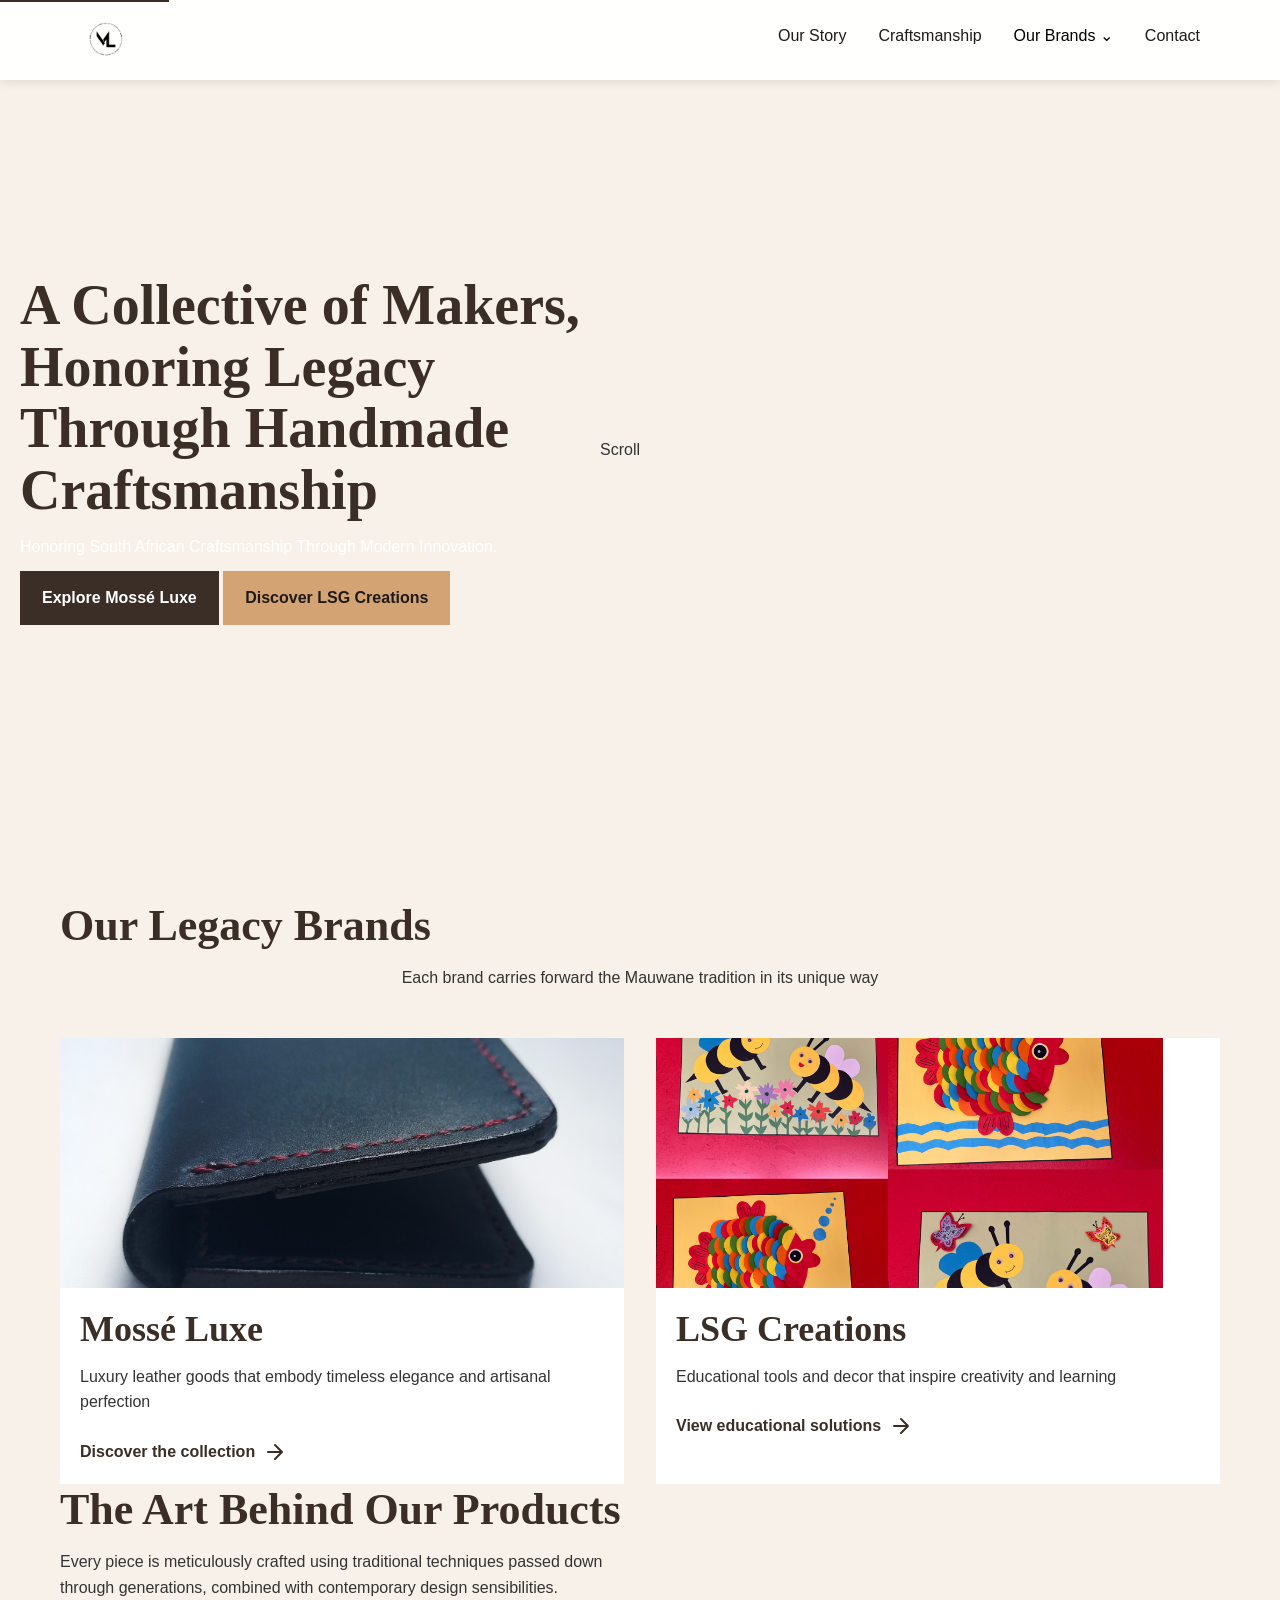
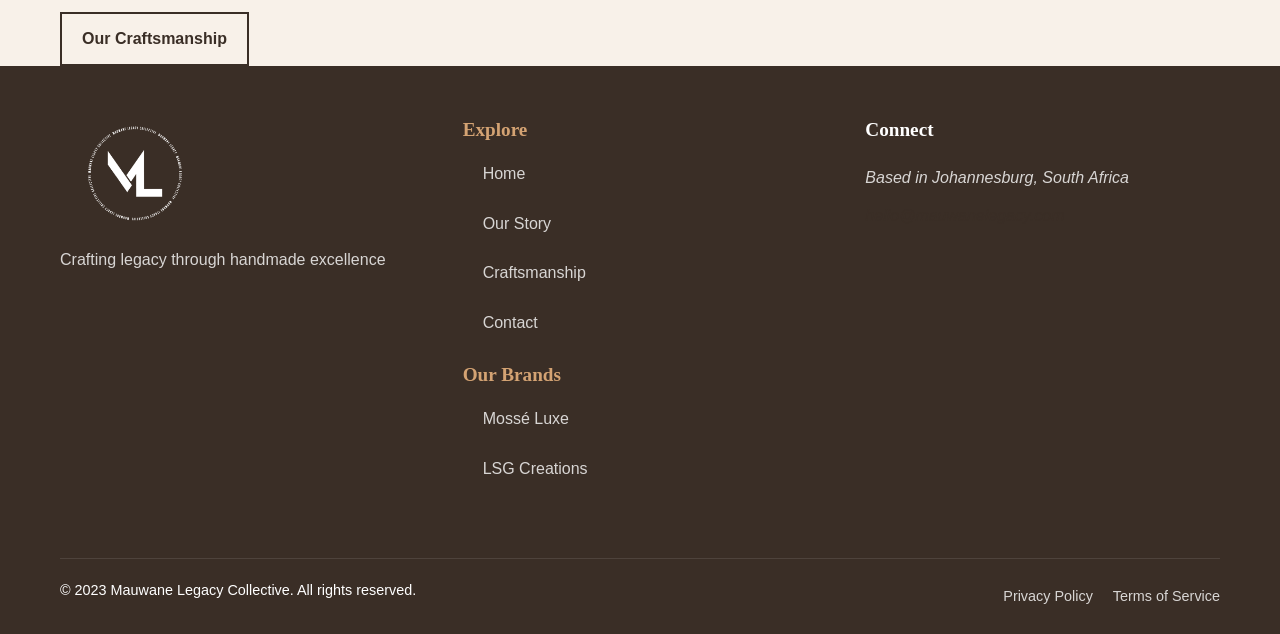
==== index.html @ 3b964753 "Initial commit" ====
<!DOCTYPE html>
<html lang="en-ZA" dir="ltr">
<head>
    <meta charset="UTF-8">
    <meta name="viewport" content="width=device-width, initial-scale=1.0">
    <meta name="description" content="Mauwane Legacy Collective - South African artisan craftsmanship in luxury leather goods and educational products">
    <title>MLC | Handcrafted South African Heritage</title>
    
     <!-- Core CSS -->
     <link rel="stylesheet" href="css/main.css">
     <link rel="stylesheet" href="css/components.css">
     <link rel="stylesheet" href="css/utilities.css">
     <link rel="stylesheet" href="css/animations.css">
     
     <!-- Page-specific CSS -->
     <link rel="stylesheet" href="css/mosse-luxe.css">

    <!-- Favicon -->
    <link rel="apple-touch-icon" sizes="180x180" href="assets/favicon/apple-touch-icon.png">
    <link rel="icon" type="image/png" sizes="32x32" href="assets/favicon/favicon-32x32.png">
    
    <!-- Social meta tags -->
    <meta property="og:title" content="Mauwane Legacy Collective">
    <meta property="og:image" content="assets/images/social-preview.jpg">
</head>
<body class="home-page">
    <!-- Skip to content link for accessibility -->
    <a href="#main-content" class="skip-link">Skip to main content</a>
    
    <!-- Global Navigation -->
    <header class="main-header">
        <div class="container">
          <nav class="navbar">
            <!-- Logo -->
            <a href="index.html" class="logo-link">
              <img src="assets/images/MLC-LOGO.png" alt="Mauwane Legacy Collective" width="120" height="40" class="logo">
            </a>
      
            <!-- Desktop Menu -->
            <ul class="nav-menu">
              <li><a href="about.html" class="nav-link">Our Story</a></li>
              <li><a href="craftsmanship.html" class="nav-link">Craftsmanship</a></li>
              <li class="dropdown">
                <button class="dropdown-toggle" aria-expanded="false">
                  Our Brands <span class="dropdown-arrow">⌄</span>
                </button>
                <ul class="dropdown-menu">
                  <li><a href="brands/mosse-luxe.html" class="dropdown-link">Mossé Luxe</a></li>
                  <li><a href="brands/lsg-creations.html" class="dropdown-link">LSG Creations</a></li>
                </ul>
              </li>
              <li><a href="contact.html" class="nav-link cta-link">Contact</a></li>
            </ul>
      
            <!-- Mobile Toggle -->
            <button class="mobile-nav-toggle" aria-label="Menu" aria-expanded="false">
              <span class="hamburger"></span>
            </button>
          </nav>
        </div>
      </header>
    
    <!-- Hero Section -->
    <section class="hero-section" aria-labelledby="hero-heading">
        <div class="hero-content">
            <div class="container">
                <div class="hero-text">
                    <h1 id="hero-heading">A Collective of Makers, <span class="highlight">Honoring Legacy Through Handmade Craftsmanship</span></h1>
                    <p class="hero-subtitle">Honoring South African Craftsmanship Through Modern Innovation.</p>
                    <div class="hero-cta">
                        <a href="brands/mosse-luxe.html" class="btn btn-primary">Explore Mossé Luxe</a>
                        <a href="brands/lsg-creations.html" class="btn btn-secondary">Discover LSG Creations</a>
                    </div>
                </div>
            </div>
        </div>
        <div class="hero-media">
            <video autoplay muted loop playsinline class="hero-video">
                <source src="assets/videos/hero-background.mp4" type="video/mp4">
                <img src="assets/images/MLC-LOGO.png" alt="Artisan crafting leather goods" class="fallback-image">
            </video>
        </div>
        <div class="scroll-indicator">
            <span class="scroll-text">Scroll</span>
            <span class="scroll-arrow"></span>
        </div>
    </section>
    
    <!-- Main Content -->
    <main id="main-content">
        <!-- Featured Brands Section -->
        <section class="featured-brands" aria-labelledby="brands-heading">
            <div class="container">
                <h2 id="brands-heading" class="section-heading">Our Legacy Brands</h2>
                <p class="section-subtitle">Each brand carries forward the Mauwane tradition in its unique way</p>
                
                <div class="brands-grid">
                    <article class="brand-card">
                        <div class="brand-image">
                            <img src="assets/images/mosse-luxe-product.jpeg" alt="Mossé Luxe leather wallet" loading="lazy">
                        </div>
                        <div class="brand-content">
                            <h3>Mossé Luxe</h3>
                            <p>Luxury leather goods that embody timeless elegance and artisanal perfection</p>
                            <a href="brands/mosse-luxe.html" class="brand-link">
                                <span>Discover the collection</span>
                                <svg width="24" height="24" viewBox="0 0 24 24" fill="none" aria-hidden="true">
                                    <path d="M5 12H19M19 12L12 5M19 12L12 19" stroke="currentColor" stroke-width="2" stroke-linecap="round" stroke-linejoin="round"/>
                                </svg>
                            </a>
                        </div>
                    </article>
                    
                    <article class="brand-card">
                        <div class="brand-image">
                            <img src="assets/images/lsg-creations-product.png" alt="LSG Creations classroom decor" loading="lazy">
                        </div>
                        <div class="brand-content">
                            <h3>LSG Creations</h3>
                            <p>Educational tools and decor that inspire creativity and learning</p>
                            <a href="brands/lsg-creations.html" class="brand-link">
                                <span>View educational solutions</span>
                                <svg width="24" height="24" viewBox="0 0 24 24" fill="none" aria-hidden="true">
                                    <path d="M5 12H19M19 12L12 5M19 12L12 19" stroke="currentColor" stroke-width="2" stroke-linecap="round" stroke-linejoin="round"/>
                                </svg>
                            </a>
                        </div>
                    </article>
                </div>
            </div>
        </section>
        
        <!-- Craftsmanship Preview -->
        <section class="craftsmanship-preview" aria-labelledby="craftsmanship-heading">
            <div class="container">
                <div class="preview-content">
                    <h2 id="craftsmanship-heading">The Art Behind Our Products</h2>
                    <p>Every piece is meticulously crafted using traditional techniques passed down through generations, combined with contemporary design sensibilities.</p>
                    <a href="craftsmanship.html" class="btn btn-outline">Our Craftsmanship</a>
                </div>
                <div class="preview-gallery">
                    <!-- Gallery items would go here -->
                </div>
            </div>
        </section>
    </main>
    
    <!-- Global Footer -->
    <footer class="main-footer">
        <div class="container">
            <div class="footer-grid">
                <div class="footer-brand">
                    <img src="assets/images/MLC-LOGO2.png" alt="Mauwane Legacy Collective" width="150" height="50" class="footer-logo">
                    <p class="footer-tagline">Crafting legacy through handmade excellence</p>
                </div>
                
                <nav class="footer-navigation" aria-label="Footer navigation">
                    <div class="footer-nav-group">
                        <h3 class="footer-nav-heading">Explore</h3>
                        <ul>
                            <li><a href="index.html">Home</a></li>
                            <li><a href="about.html">Our Story</a></li>
                            <li><a href="craftsmanship.html">Craftsmanship</a></li>
                            <li><a href="contact.html">Contact</a></li>
                        </ul>
                    </div>
                    
                    <div class="footer-nav-group">
                        <h3 class="footer-nav-heading">Our Brands</h3>
                        <ul>
                            <li><a href="brands/mosse-luxe.html">Mossé Luxe</a></li>
                            <li><a href="brands/lsg-creations.html">LSG Creations</a></li>
                        </ul>
                    </div>
                </nav>
                
                <div class="footer-contact">
                    <h3 class="footer-nav-heading">Connect</h3>
                    <address>
                        <p>Based in Johannesburg, South Africa</p>
                        <a href="mailto:hello@mauwanelegacy.com">hello@mauwanelegacy.com</a>
                    </address>
                    <div class="social-links">
                        <a href="#" aria-label="Instagram">
                            <svg class="social-icon"><use xlink:href="assets/svg/social-icons.svg#instagram"></use></svg>
                        </a>
                        <a href="#" aria-label="Facebook">
                            <svg class="social-icon"><use xlink:href="assets/svg/social-icons.svg#facebook"></use></svg>
                        </a>
                        <a href="#" aria-label="Pinterest">
                            <svg class="social-icon"><use xlink:href="assets/svg/social-icons.svg#pinterest"></use></svg>
                        </a>
                    </div>
                </div>
            </div>
            
            <div class="footer-legal">
                <p>&copy; 2023 Mauwane Legacy Collective. All rights reserved.</p>
                <div class="legal-links">
                    <a href="privacy.html">Privacy Policy</a>
                    <a href="terms.html">Terms of Service</a>
                </div>
            </div>
        </div>
    </footer>
    
    <!-- JavaScript -->
    <script src="js/main.js" defer></script>
    <script src="js/animations.js" defer></script>
</body>
</html>
---- css/main.css ----
/* ============================================ */
/* MAIN STYLESHEET - MAUWANE LEGACY COLLECTIVE  */
/* ============================================ */

/* ================ */
/* CORE VARIABLES   */
/* ================ */
:root {
    /* Color Palette */
    --color-primary: #3a2e26;       /* Rich brown (main brand color) */
    --color-primary-light: #5a4a3d;  /* Lighter brown */
    --color-primary-dark: #2a221b;   /* Darker brown */
    --color-secondary: #d4a373;      /* Warm gold (accent) */
    --color-accent: #8b5a2b;         /* Darker gold */
    --color-light: #f8f1e9;          /* Cream background */
    --color-dark: #1e1a17;           /* Almost black */
    --color-text: #333;              /* Primary text */
    --color-text-light: #777;        /* Secondary text */
    --color-white: #fff;             /* Pure white */
    --color-black: #000;             /* Pure black */
    
    /* State Colors */
    --color-success: #4caf50;
    --color-warning: #ff9800;
    --color-error: #f44336;
    --color-info: #2196f3;
  
    /* Font Families */
    --font-display: 'Playfair Display', serif;    /* Headings */
    --font-body: 'Raleway', sans-serif;          /* Body text */
    --font-accent: 'Montserrat', sans-serif;     /* Special accents */
  
    /* Font Weights */
    --fw-light: 300;
    --fw-regular: 400;
    --fw-medium: 500;
    --fw-semibold: 600;
    --fw-bold: 700;
  
    /* Spacing System */
    --space-unit: 1rem;
    --space-xxs: calc(0.25 * var(--space-unit));  /* 4px */
    --space-xs: calc(0.5 * var(--space-unit));    /* 8px */
    --space-sm: calc(0.75 * var(--space-unit));   /* 12px */
    --space-md: calc(1.25 * var(--space-unit));   /* 20px */
    --space-lg: calc(2 * var(--space-unit));      /* 32px */
    --space-xl: calc(3.25 * var(--space-unit));   /* 52px */
    --space-xxl: calc(5.25 * var(--space-unit));  /* 84px */
  
    /* Border Radius */
    --radius-sm: 4px;
    --radius-md: 8px;
    --radius-lg: 16px;
    --radius-pill: 999px;
    --radius-circle: 50%;
  
    /* Shadows */
    --shadow-sm: 0 1px 3px rgba(0,0,0,0.12);
    --shadow-md: 0 4px 6px rgba(0,0,0,0.1);
    --shadow-lg: 0 10px 25px rgba(0,0,0,0.1);
    --shadow-xl: 0 20px 50px rgba(0,0,0,0.15);
    --shadow-inset: inset 0 2px 4px rgba(0,0,0,0.05);
  
    /* Transitions */
    --transition-fast: 0.15s ease;
    --transition-normal: 0.3s ease;
    --transition-slow: 0.45s ease;
    --transition-bounce: 0.3s cubic-bezier(0.68, -0.55, 0.265, 1.55);
  
    /* Z-index */
    --z-under: -1;
    --z-base: 1;
    --z-over: 10;
    --z-nav: 100;
    --z-modal: 1000;
    --z-max: 9999;
  }
  
  /* ================ */
  /* BASE RESET       */
  /* ================ */
  *,
  *::before,
  *::after {
    box-sizing: border-box;
    margin: 0;
    padding: 0;
  }
  
  html {
    scroll-behavior: smooth;
    -webkit-text-size-adjust: 100%;
    -webkit-font-smoothing: antialiased;
    -moz-osx-font-smoothing: grayscale;
  }
  
  body {
    font-family: var(--font-body);
    line-height: 1.6;
    color: var(--color-text);
    background-color: var(--color-light);
    overflow-x: hidden;
  }
  
  /* Typography */
  h1, h2, h3, h4, h5, h6 {
    font-family: var(--font-display);
    line-height: 1.2;
    margin-bottom: var(--space-sm);
    font-weight: var(--fw-bold);
    color: var(--color-primary);
  }
  
  h1 {
    font-size: clamp(2.5rem, 5vw, 3.5rem);
    line-height: 1.1;
  }
  
  h2 {
    font-size: clamp(2rem, 4vw, 2.75rem);
  }
  
  h3 {
    font-size: clamp(1.75rem, 3.5vw, 2.25rem);
  }
  
  h4 {
    font-size: clamp(1.5rem, 3vw, 1.8rem);
  }
  
  p {
    margin-bottom: var(--space-sm);
    max-width: 65ch;
  }
  
  a {
    color: var(--color-primary);
    text-decoration: none;
    transition: color var(--transition-fast);
  }
  
  a:hover {
    color: var(--color-accent);
  }
  
  img {
    max-width: 100%;
    height: auto;
    display: block;
  }
  
  /* Lists */
  ul, ol {
    padding-left: var(--space-md);
    margin-bottom: var(--space-md);
  }
  
  li {
    margin-bottom: var(--space-xs);
  }
  
  /* Forms */
  input,
  textarea,
  select,
  button {
    font-family: inherit;
    font-size: inherit;
  }
  
  button {
    cursor: pointer;
    background: none;
    border: none;
  }
  
  /* Accessibility */
  .sr-only {
    position: absolute;
    width: 1px;
    height: 1px;
    padding: 0;
    margin: -1px;
    overflow: hidden;
    clip: rect(0, 0, 0, 0);
    white-space: nowrap;
    border: 0;
  }
  
  .skip-link {
    position: absolute;
    top: -40px;
    left: 0;
    background: var(--color-primary);
    color: var(--color-white);
    padding: var(--space-xs) var(--space-sm);
    z-index: var(--z-max);
    transition: top var(--transition-normal);
  }
  
  .skip-link:focus {
    top: 0;
  }
  
  /* Layout */
  .container {
    width: 100%;
    max-width: 1200px;
    margin: 0 auto;
    padding: 0 var(--space-md);
  }
  
  .section {
    padding: var(--space-xl) 0;
  }
  
  .section--large {
    padding: var(--space-xxl) 0;
  }
  
  .section--small {
    padding: var(--space-lg) 0;
  }
  
  /* Navigation */
  /* ==================== */
/* HEADER (Consistent Across All Pages) */
/* ==================== */
.main-header {
  position: fixed;
  top: 0;
  left: 0;
  right: 0;
  background: var(--color-white);
  box-shadow: var(--shadow-sm);
  z-index: var(--z-nav);
}

.navbar {
  display: flex;
  justify-content: space-between;
  align-items: center;
  height: 80px;
  padding: 0 var(--space-md);
}

.nav-menu {
  display: flex;
  gap: var(--space-lg);
  list-style: none;
  margin: 0;
  padding: 0;
}

.nav-link {
  position: relative;
  color: var(--color-dark);
  font-weight: var(--fw-medium);
  padding: var(--space-sm) 0;
  transition: color var(--transition-fast);
}

.nav-link::after {
  content: '';
  position: absolute;
  bottom: 0;
  left: 0;
  width: 0;
  height: 2px;
  background: var(--color-primary);
  transition: width var(--transition-normal);
}

.nav-link:hover::after,
.nav-link.active::after {
  width: 100%;
}

.cta-link {
  color: var(--color-primary);
  font-weight: var(--fw-bold);
}

/* Dropdown */
.dropdown {
  position: relative;
}

.dropdown-menu {
  position: absolute;
  top: 100%;
  left: 50%;
  transform: translateX(-50%);
  min-width: 200px;
  background: var(--color-white);
  border-radius: var(--radius-sm);
  box-shadow: var(--shadow-lg);
  padding: var(--space-sm) 0;
  opacity: 0;
  visibility: hidden;
  transition: all var(--transition-fast);
  z-index: var(--z-over);
}

.dropdown:hover .dropdown-menu {
  opacity: 1;
  visibility: visible;
}

.dropdown-link {
  display: block;
  padding: var(--space-xs) var(--space-md);
  color: var(--color-dark);
  transition: background var(--transition-fast);
}

.dropdown-link:hover {
  background: var(--color-light);
}

/* Mobile Menu */
.mobile-nav-toggle {
  display: none;
  background: none;
  border: none;
  cursor: pointer;
}

.hamburger {
  display: block;
  width: 24px;
  height: 2px;
  background: var(--color-dark);
  position: relative;
}

.hamburger::before,
.hamburger::after {
  content: '';
  position: absolute;
  width: 100%;
  height: 2px;
  background: var(--color-dark);
  left: 0;
  transition: all var(--transition-normal);
}

.hamburger::before {
  top: -6px;
}

.hamburger::after {
  bottom: -6px;
}

/* Mobile Styles */
@media (max-width: 768px) {
  .nav-menu {
    position: fixed;
    top: 80px;
    left: 0;
    right: 0;
    bottom: 0;
    flex-direction: column;
    gap: 0;
    background: var(--color-white);
    padding: var(--space-xl) var(--space-md);
    transform: translateX(100%);
    transition: transform var(--transition-normal);
  }

  .nav-menu[data-visible="true"] {
    transform: translateX(0);
  }

  .nav-link {
    padding: var(--space-md) 0;
    width: 100%;
  }

  .dropdown-menu {
    position: static;
    box-shadow: none;
    transform: none;
    width: 100%;
    opacity: 1;
    visibility: visible;
    max-height: 0;
    overflow: hidden;
    transition: max-height var(--transition-normal);
    padding: 0;
  }

  .dropdown-menu[aria-hidden="false"] {
    max-height: 300px;
    padding: var(--space-sm) 0;
  }

  .mobile-nav-toggle {
    display: block;
  }

  .mobile-nav-toggle[aria-expanded="true"] .hamburger {
    background: transparent;
  }

  .mobile-nav-toggle[aria-expanded="true"] .hamburger::before {
    transform: rotate(45deg);
    top: 0;
  }

  .mobile-nav-toggle[aria-expanded="true"] .hamburger::after {
    transform: rotate(-45deg);
    bottom: 0;
  }
}
  
  /* Hero Sections */
  .hero {
    position: relative;
    height: 100vh;
    min-height: 600px;
    display: flex;
    align-items: center;
    overflow: hidden;
  }
  
  .hero__content {
    position: relative;
    z-index: var(--z-base);
    max-width: 600px;
  }
  
  .hero__media {
    position: absolute;
    top: 0;
    left: 0;
    width: 100%;
    height: 100%;
    z-index: var(--z-under);
  }
  
  .hero__video,
  .hero__image {
    width: 100%;
    height: 100%;
    object-fit: cover;
  }
  
  /* Page Hero (interior pages) */
  .page-hero {
    height: 60vh;
    min-height: 400px;
    margin-top: 80px; /* Account for fixed header */
  }
  
  /* Grid System */
  .grid {
    display: grid;
    gap: var(--space-md);
  }
  
  .grid--2 {
    grid-template-columns: repeat(auto-fit, minmax(300px, 1fr));
  }
  
  .grid--3 {
    grid-template-columns: repeat(auto-fit, minmax(250px, 1fr));
  }
  
  .grid--4 {
    grid-template-columns: repeat(auto-fit, minmax(200px, 1fr));
  }
  
  /* Forms */
  .form-group {
    margin-bottom: var(--space-md);
  }
  
  .form-label {
    display: block;
    margin-bottom: var(--space-xs);
    font-weight: var(--fw-medium);
  }
  
  .form-control {
    width: 100%;
    padding: var(--space-sm);
    border: 1px solid #ddd;
    border-radius: var(--radius-sm);
    transition: all var(--transition-fast);
  }
  
  .form-control:focus {
    outline: none;
    border-color: var(--color-primary);
    box-shadow: 0 0 0 2px rgba(58, 46, 38, 0.2);
  }
  
  .form-textarea {
    min-height: 150px;
    resize: vertical;
  }
  
  .form-error {
    display: none;
    color: var(--color-error);
    font-size: 0.85rem;
    margin-top: var(--space-xs);
  }
  
  /* Alerts */
  .alert {
    padding: var(--space-sm) var(--space-md);
    border-radius: var(--radius-sm);
    margin-bottom: var(--space-md);
  }
  
  .alert--success {
    background-color: rgba(76, 175, 80, 0.1);
    border-left: 4px solid var(--color-success);
    color: var(--color-success);
  }
  
  .alert--error {
    background-color: rgba(244, 67, 54, 0.1);
    border-left: 4px solid var(--color-error);
    color: var(--color-error);
  }
  
  /* Accordion */
  .accordion-item {
    border-bottom: 1px solid #eee;
  }
  
  .accordion-header {
    width: 100%;
    background: none;
    border: none;
    text-align: left;
    padding: var(--space-md) 0;
    font-family: var(--font-display);
    font-size: 1.1rem;
    display: flex;
    justify-content: space-between;
    align-items: center;
    cursor: pointer;
  }
  
  .accordion-content {
    max-height: 0;
    overflow: hidden;
    transition: max-height var(--transition-normal);
  }
  
  .accordion-icon {
    display: inline-block;
    width: 12px;
    height: 12px;
    border-right: 2px solid currentColor;
    border-bottom: 2px solid currentColor;
    transform: rotate(45deg);
    transition: transform var(--transition-normal);
    margin-left: var(--space-sm);
  }
  
  .accordion-header[aria-expanded="true"] .accordion-icon {
    transform: rotate(-135deg);
  }
  
  /* Tabs */
  .tabs {
    display: flex;
    gap: var(--space-sm);
    margin-bottom: var(--space-md);
    overflow-x: auto;
    padding-bottom: var(--space-xs);
  }
  
  .tab {
    background: none;
    border: none;
    padding: var(--space-sm) var(--space-md);
    font-weight: var(--fw-semibold);
    color: var(--color-text-light);
    cursor: pointer;
    border-bottom: 3px solid transparent;
    white-space: nowrap;
    transition: all var(--transition-fast);
  }
  
  .tab.active {
    color: var(--color-primary);
    border-bottom-color: var(--color-primary);
  }
  
  .tab-content {
    display: none;
  }
  
  .tab-content.active {
    display: block;
  }
  
  /* Modal */
  .modal {
    position: fixed;
    top: 0;
    left: 0;
    width: 100%;
    height: 100%;
    background: rgba(0, 0, 0, 0.7);
    display: flex;
    align-items: center;
    justify-content: center;
    z-index: var(--z-modal);
    opacity: 0;
    visibility: hidden;
    transition: all var(--transition-normal);
  }
  
  .modal.active {
    opacity: 1;
    visibility: visible;
  }
  
  .modal-content {
    background: var(--color-white);
    border-radius: var(--radius-md);
    max-width: 600px;
    width: 90%;
    max-height: 90vh;
    overflow-y: auto;
    padding: var(--space-lg);
    position: relative;
    transform: translateY(20px);
    transition: transform var(--transition-normal);
  }
  
  .modal.active .modal-content {
    transform: translateY(0);
  }
  
  .modal-close {
    position: absolute;
    top: var(--space-md);
    right: var(--space-md);
    background: none;
    border: none;
    font-size: 1.5rem;
    cursor: pointer;
  }
  
  /* ================ */
  /* PAGE SPECIFIC    */
  /* ================ */
  
  /* Homepage */
  .home-hero {
    background: linear-gradient(rgba(0, 0, 0, 0.5), rgba(0, 0, 0, 0.5)), 
                url('../assets/images/home-hero.jpg') center/cover no-repeat;
    color: var(--color-white);
  }
  
  /* ================ */
  /* RESPONSIVE       */
  /* ================ */
  @media (max-width: 1024px) {
    /* Tablet styles */
    .grid--4 {
      grid-template-columns: repeat(2, 1fr);
    }
  }
  
  @media (max-width: 768px) {
    /* Mobile styles */
    .navbar {
      height: 70px;
    }
  
    .mobile-nav-toggle {
      display: block;
      z-index: var(--z-nav);
    }
  
    .nav-menu {
      position: fixed;
      inset: 0 0 0 30%;
      flex-direction: column;
      padding: min(20vh, var(--space-xl)) var(--space-md);
      background-color: rgba(255, 255, 255, 0.95);
      backdrop-filter: blur(10px);
      transform: translateX(100%);
      transition: transform var(--transition-normal);
      z-index: var(--z-over);
    }
  
    .nav-menu[data-visible="true"] {
      transform: translateX(0);
    }
  
    .step-content {
      grid-template-columns: 1fr;
    }
  
    .timeline-year {
      left: -60px;
      width: 40px;
      height: 40px;
      font-size: 0.9rem;
    }
  
    .grid--3,
    .grid--4 {
      grid-template-columns: 1fr;
    }
  }
  
  @media (max-width: 480px) {
    /* Small mobile styles */
    .hero {
      min-height: 500px;
    }
  
    .page-hero {
      min-height: 300px;
    }
  
    .btn-group {
      flex-direction: column;
      width: 100%;
    }
  
    .btn {
      width: 100%;
    }
  }
---- css/components.css ----
/* ================ */
/* COMPONENTS */
/* ================ */

/* Buttons */
.btn {
    display: inline-flex;
    align-items: center;
    justify-content: center;
    padding: var(--space-sm) var(--space-md);
    border-radius: var(--border-radius);
    font-weight: 600;
    text-decoration: none;
    transition: var(--transition);
    border: 2px solid transparent;
    cursor: pointer;
}

.btn-primary {
    background-color: var(--color-primary);
    color: white;
}

.btn-primary:hover {
    background-color: var(--color-primary-light);
    transform: translateY(-2px);
}

.btn-secondary {
    background-color: var(--color-secondary);
    color: var(--color-dark);
}

.btn-secondary:hover {
    background-color: var(--color-accent);
    color: white;
    transform: translateY(-2px);
}

.btn-outline {
    background-color: transparent;
    border-color: currentColor;
    color: var(--color-primary);
}

/* Navigation */
.main-header {
    position: fixed;
    top: 0;
    left: 0;
    width: 100%;
    z-index: 1000;
    background-color: rgba(255, 255, 255, 0.95);
    backdrop-filter: blur(10px);
    box-shadow: 0 2px 10px rgba(0, 0, 0, 0.1);
    transition: var(--transition);
}

.navbar {
    display: flex;
    justify-content: space-between;
    align-items: center;
    height: 80px;
}

.logo-link {
    display: flex;
    align-items: center;
}

.logo {
    height: 40px;
    width: auto;
}

.primary-navigation {
    display: flex;
    gap: var(--space-md);
    list-style: none;
}

.nav-link {
    position: relative;
    color: var(--color-dark);
    text-decoration: none;
    font-weight: 500;
    padding: var(--space-sm) 0;
    transition: var(--transition);
}

.nav-link::after {
    content: '';
    position: absolute;
    bottom: 0;
    left: 0;
    width: 0;
    height: 2px;
    background-color: var(--color-primary);
    transition: var(--transition);
}

.nav-link:hover::after,
.nav-link.active::after {
    width: 100%;
}

/* Mobile navigation */
.mobile-nav-toggle {
    display: none;
    background: none;
    border: none;
    cursor: pointer;
    padding: var(--space-sm);
    z-index: 1001;
}

.hamburger {
    display: block;
    position: relative;
    width: 24px;
    height: 2px;
    background-color: var(--color-dark);
    transition: var(--transition);
}

.hamburger::before,
.hamburger::after {
    content: '';
    position: absolute;
    width: 24px;
    height: 2px;
    background-color: var(--color-dark);
    transition: var(--transition);
}

.hamburger::before {
    top: -8px;
}

.hamburger::after {
    top: 8px;
}

/* Hero section */
.hero-section {
    position: relative;
    height: 100vh;
    min-height: 600px;
    display: flex;
    align-items: center;
    overflow: hidden;
}

.hero-content {
    position: relative;
    z-index: 2;
    color: white;
    max-width: 600px;
}

.hero-media {
    position: absolute;
    top: 0;
    left: 0;
    width: 100%;
    height: 100%;
    z-index: 1;
}

.hero-video,
.fallback-image {
    width: 100%;
    height: 100%;
    object-fit: cover;
}

/* Brand cards */
.brands-grid {
    display: grid;
    grid-template-columns: repeat(auto-fit, minmax(300px, 1fr));
    gap: var(--space-lg);
    margin-top: var(--space-lg);
}

.brand-card {
    background-color: white;
    border-radius: var(--border-radius);
    overflow: hidden;
    box-shadow: var(--box-shadow);
    transition: var(--transition);
}

.brand-card:hover {
    transform: translateY(-10px);
    box-shadow: 0 10px 20px rgba(0, 0, 0, 0.15);
}

.brand-image {
    height: 250px;
    overflow: hidden;
}

.brand-image img {
    width: 100%;
    height: 100%;
    object-fit: cover;
    transition: transform 0.5s ease;
}

.brand-card:hover .brand-image img {
    transform: scale(1.05);
}

.brand-content {
    padding: var(--space-md);
}

.brand-link {
    display: inline-flex;
    align-items: center;
    gap: var(--space-xs);
    color: var(--color-primary);
    font-weight: 600;
    text-decoration: none;
    margin-top: var(--space-sm);
    transition: var(--transition);
}

.brand-link:hover {
    color: var(--color-accent);
    gap: var(--space-sm);
}

/* Footer */
.main-footer {
    background-color: var(--color-primary);
    color: white;
    padding: var(--space-xl) 0 var(--space-md);
}

.footer-grid {
    display: grid;
    grid-template-columns: repeat(auto-fit, minmax(250px, 1fr));
    gap: var(--space-xl);
    margin-bottom: var(--space-xl);
}

.footer-logo {
    margin-bottom: var(--space-sm);
}

.footer-tagline {
    opacity: 0.8;
}

.footer-nav-heading {
    font-size: 1.2rem;
    margin-bottom: var(--space-sm);
    color: var(--color-secondary);
}

.footer-navigation ul {
    list-style: none;
}

.footer-navigation a {
    color: inherit;
    text-decoration: none;
    opacity: 0.8;
    transition: var(--transition);
    display: inline-block;
    padding: var(--space-xs) 0;
}

.footer-navigation a:hover {
    opacity: 1;
    transform: translateX(4px);
}

.social-links {
    display: flex;
    gap: var(--space-md);
    margin-top: var(--space-sm);
}

.social-icon {
    width: 24px;
    height: 24px;
    fill: currentColor;
    opacity: 0.8;
    transition: var(--transition);
}

.social-icon:hover {
    opacity: 1;
    transform: translateY(-2px);
}

.footer-legal {
    display: flex;
    justify-content: space-between;
    align-items: center;
    padding-top: var(--space-md);
    border-top: 1px solid rgba(255, 255, 255, 0.1);
    font-size: 0.9rem;
}

.legal-links {
    display: flex;
    gap: var(--space-md);
}

.legal-links a {
    color: inherit;
    text-decoration: none;
    opacity: 0.8;
    transition: var(--transition);
}

.legal-links a:hover {
    opacity: 1;
}

/* Responsive adjustments */
@media (max-width: 768px) {
    .mobile-nav-toggle {
        display: block;
    }
    
    .primary-navigation {
        position: fixed;
        inset: 0 0 0 30%;
        flex-direction: column;
        padding: min(20vh, var(--space-xl)) var(--space-md);
        background-color: rgba(255, 255, 255, 0.95);
        backdrop-filter: blur(10px);
        transform: translateX(100%);
        transition: transform 0.3s ease-out;
    }
    
    .primary-navigation[data-visible="true"] {
        transform: translateX(0);
    }
    
    .mobile-nav-toggle[aria-expanded="true"] .hamburger {
        transform: rotate(45deg);
    }
    
    .mobile-nav-toggle[aria-expanded="true"] .hamburger::before {
        transform: rotate(90deg);
        top: 0;
    }
    
    .mobile-nav-toggle[aria-expanded="true"] .hamburger::after {
        opacity: 0;
    }
    
    .hero-content {
        max-width: 100%;
    }
    
    .hero-cta {
        flex-direction: column;
        gap: var(--space-sm);
    }
}

/* ==================== */
/* PAGE-SPECIFIC STYLES */
/* ==================== */

/* Page Hero (for interior pages) */
.page-hero {
    position: relative;
    height: 60vh;
    min-height: 500px;
    display: flex;
    align-items: center;
    overflow: hidden;
    margin-top: 80px; /* Account for fixed header */
}

.page-hero .hero-content {
    position: relative;
    z-index: 2;
    color: white;
    max-width: 800px;
}

.page-hero .hero-media img {
    width: 100%;
    height: 100%;
    object-fit: cover;
    position: absolute;
    top: 0;
    left: 0;
}

/* Timeline */
.timeline {
    position: relative;
    max-width: 800px;
    margin: var(--space-xl) auto;
    padding-left: var(--space-lg);
}

.timeline::before {
    content: '';
    position: absolute;
    left: 0;
    top: 0;
    bottom: 0;
    width: 4px;
    background-color: var(--color-secondary);
}

.timeline-item {
    position: relative;
    margin-bottom: var(--space-xl);
}

.timeline-year {
    position: absolute;
    left: -70px;
    top: 0;
    width: 50px;
    height: 50px;
    border-radius: 50%;
    background-color: var(--color-primary);
    color: white;
    display: flex;
    align-items: center;
    justify-content: center;
    font-weight: bold;
    font-family: var(--font-display);
}

.timeline-content {
    background-color: white;
    padding: var(--space-md);
    border-radius: var(--border-radius);
    box-shadow: var(--box-shadow);
    position: relative;
}

.timeline-content::before {
    content: '';
    position: absolute;
    left: -15px;
    top: 20px;
    width: 0;
    height: 0;
    border-top: 15px solid transparent;
    border-bottom: 15px solid transparent;
    border-right: 15px solid white;
}

/* Process Tabs */
.process-tabs {
    display: flex;
    gap: var(--space-sm);
    margin-bottom: var(--space-md);
    overflow-x: auto;
    padding-bottom: var(--space-xs);
}

.process-tab {
    background: none;
    border: none;
    padding: var(--space-sm) var(--space-md);
    font-family: var(--font-body);
    font-weight: 600;
    color: var(--color-dark);
    cursor: pointer;
    border-bottom: 3px solid transparent;
    white-space: nowrap;
    transition: var(--transition);
}

.process-tab.active {
    border-bottom-color: var(--color-primary);
    color: var(--color-primary);
}

.process-content {
    position: relative;
    min-height: 400px;
}

.step-content {
    display: none;
    grid-template-columns: 1fr 1fr;
    gap: var(--space-lg);
}

.step-content.active {
    display: grid;
}

.process-details {
    margin-top: var(--space-sm);
    list-style-type: none;
}

.process-details li {
    position: relative;
    padding-left: var(--space-md);
    margin-bottom: var(--space-xs);
}

.process-details li::before {
    content: '✓';
    position: absolute;
    left: 0;
    color: var(--color-secondary);
}

/* Contact Form */
.contact-form {
    background-color: white;
    padding: var(--space-lg);
    border-radius: var(--border-radius);
    box-shadow: var(--box-shadow);
}

.form-group {
    margin-bottom: var(--space-md);
}

.form-group label {
    display: block;
    margin-bottom: var(--space-xs);
    font-weight: 500;
}

.form-group input,
.form-group textarea,
.form-group select {
    width: 100%;
    padding: var(--space-sm);
    border: 1px solid #ddd;
    border-radius: var(--border-radius);
    font-family: inherit;
    transition: var(--transition);
}

.form-group input:focus,
.form-group textarea:focus,
.form-group select:focus {
    outline: none;
    border-color: var(--color-primary);
    box-shadow: 0 0 0 2px rgba(58, 46, 38, 0.2);
}

.error-message {
    color: #d32f2f;
    font-size: 0.8rem;
    margin-top: 4px;
    display: none;
}

/* FAQ Accordion */
.faq-accordion {
    max-width: 800px;
    margin: 0 auto;
}

.faq-item {
    border-bottom: 1px solid #eee;
}

.faq-question {
    width: 100%;
    background: none;
    border: none;
    text-align: left;
    padding: var(--space-md) 0;
    font-family: var(--font-display);
    font-size: 1.1rem;
    display: flex;
    justify-content: space-between;
    align-items: center;
    cursor: pointer;
}

.faq-answer {
    max-height: 0;
    overflow: hidden;
    transition: max-height 0.3s ease;
}

.faq-answer p {
    padding-bottom: var(--space-md);
}

.accordion-icon {
    display: inline-block;
    width: 12px;
    height: 12px;
    border-right: 2px solid currentColor;
    border-bottom: 2px solid currentColor;
    transform: rotate(45deg);
    transition: transform 0.3s ease;
    margin-left: var(--space-sm);
}

.faq-question[aria-expanded="true"] .accordion-icon {
    transform: rotate(-135deg);
}

/* Responsive Adjustments */
@media (max-width: 768px) {
    .step-content {
        grid-template-columns: 1fr;
    }
    
    .timeline-year {
        left: -60px;
        width: 40px;
        height: 40px;
        font-size: 0.9rem;
    }
    
    .contact-form {
        padding: var(--space-md);
    }
}
---- css/utilities.css ----
/* ================ */
  /* UTILITY CLASSES  */
  /* ================ */
  
  /* Text */
  .text-center { text-align: center; }
  .text-left { text-align: left; }
  .text-right { text-align: right; }
  .text-uppercase { text-transform: uppercase; }
  .text-capitalize { text-transform: capitalize; }
  .text-light { color: var(--color-text-light); }
  .text-white { color: var(--color-white); }
  .text-primary { color: var(--color-primary); }
  .text-secondary { color: var(--color-secondary); }
  .text-error { color: var(--color-error); }
  .text-success { color: var(--color-success); }
  
  /* Font Weight */
  .fw-light { font-weight: var(--fw-light); }
  .fw-regular { font-weight: var(--fw-regular); }
  .fw-medium { font-weight: var(--fw-medium); }
  .fw-semibold { font-weight: var(--fw-semibold); }
  .fw-bold { font-weight: var(--fw-bold); }
  
  /* Spacing */
  .mt-auto { margin-top: auto; }
  .mb-auto { margin-bottom: auto; }
  .ml-auto { margin-left: auto; }
  .mr-auto { margin-right: auto; }
  
  /* Flexbox */
  .flex { display: flex; }
  .flex-col { flex-direction: column; }
  .flex-wrap { flex-wrap: wrap; }
  .items-center { align-items: center; }
  .items-start { align-items: flex-start; }
  .items-end { align-items: flex-end; }
  .justify-center { justify-content: center; }
  .justify-between { justify-content: space-between; }
  .justify-around { justify-content: space-around; }
  .justify-end { justify-content: flex-end; }
  .gap-xs { gap: var(--space-xs); }
  .gap-sm { gap: var(--space-sm); }
  .gap-md { gap: var(--space-md); }
  .gap-lg { gap: var(--space-lg); }
  
  /* Grid */
  .grid { display: grid; }
  .grid-cols-2 { grid-template-columns: repeat(2, 1fr); }
  .grid-cols-3 { grid-template-columns: repeat(3, 1fr); }
  .grid-cols-4 { grid-template-columns: repeat(4, 1fr); }
  .col-span-2 { grid-column: span 2; }
  .col-span-3 { grid-column: span 3; }
  
  /* Display */
  .block { display: block; }
  .inline-block { display: inline-block; }
  .inline { display: inline; }
  .hidden { display: none; }
  
  /* Width */
  .w-full { width: 100%; }
  .w-screen { width: 100vw; }
  .w-auto { width: auto; }
  
  /* Height */
  .h-full { height: 100%; }
  .h-screen { height: 100vh; }
  .h-auto { height: auto; }
  
  /* Background */
  .bg-white { background-color: var(--color-white); }
  .bg-light { background-color: var(--color-light); }
  .bg-primary { background-color: var(--color-primary); }
  .bg-secondary { background-color: var(--color-secondary); }
  
  /* Padding */
  .p-0 { padding: 0; }
  .p-xs { padding: var(--space-xs); }
  .p-sm { padding: var(--space-sm); }
  .p-md { padding: var(--space-md); }
  .p-lg { padding: var(--space-lg); }
  .px-xs { padding-left: var(--space-xs); padding-right: var(--space-xs); }
  .px-sm { padding-left: var(--space-sm); padding-right: var(--space-sm); }
  .px-md { padding-left: var(--space-md); padding-right: var(--space-md); }
  .py-xs { padding-top: var(--space-xs); padding-bottom: var(--space-xs); }
  .py-sm { padding-top: var(--space-sm); padding-bottom: var(--space-sm); }
  .py-md { padding-top: var(--space-md); padding-bottom: var(--space-md); }
  
  /* Margin */
  .m-0 { margin: 0; }
  .m-xs { margin: var(--space-xs); }
  .m-sm { margin: var(--space-sm); }
  .m-md { margin: var(--space-md); }
  .mx-auto { margin-left: auto; margin-right: auto; }
  .my-xs { margin-top: var(--space-xs); margin-bottom: var(--space-xs); }
  .my-sm { margin-top: var(--space-sm); margin-bottom: var(--space-sm); }
  .my-md { margin-top: var(--space-md); margin-bottom: var(--space-md); }
  
  /* Border */
  .border { border: 1px solid #ddd; }
  .border-t { border-top: 1px solid #ddd; }
  .border-b { border-bottom: 1px solid #ddd; }
  .border-l { border-left: 1px solid #ddd; }
  .border-r { border-right: 1px solid #ddd; }
  .border-primary { border-color: var(--color-primary); }
  .border-secondary { border-color: var(--color-secondary); }
  
  /* Rounded */
  .rounded-sm { border-radius: var(--radius-sm); }
  .rounded-md { border-radius: var(--radius-md); }
  .rounded-lg { border-radius: var(--radius-lg); }
  .rounded-full { border-radius: var(--radius-pill); }
  
  /* Shadow */
  .shadow-sm { box-shadow: var(--shadow-sm); }
  .shadow-md { box-shadow: var(--shadow-md); }
  .shadow-lg { box-shadow: var(--shadow-lg); }
  .shadow-none { box-shadow: none; }
  
  /* Opacity */
  .opacity-0 { opacity: 0; }
  .opacity-50 { opacity: 0.5; }
  .opacity-100 { opacity: 1; }
  
  /* Transition */
  .transition { transition: var(--transition-normal); }
  .transition-fast { transition: var(--transition-fast); }
  .transition-slow { transition: var(--transition-slow); }
---- css/animations.css ----
/* ================ */
  /* ANIMATIONS       */
  /* ================ */
  @keyframes fadeIn {
    from { opacity: 0; }
    to { opacity: 1; }
  }
  
  @keyframes slideUp {
    from { 
      opacity: 0;
      transform: translateY(20px);
    }
    to { 
      opacity: 1;
      transform: translateY(0);
    }
  }
  
  .fade-in {
    animation: fadeIn var(--transition-normal) forwards;
  }
  
  .slide-up {
    animation: slideUp var(--transition-normal) forwards;
  }
  
  .delay-1 { animation-delay: 0.1s; }
  .delay-2 { animation-delay: 0.2s; }
  .delay-3 { animation-delay: 0.3s; }
---- css/mosse-luxe.css ----
/* Mossé Luxe Brand Specific Styles */
.mosse-luxe-page {
    --brand-primary: #3a2e26;
    --brand-secondary: #c8a87d;
    --brand-accent: #8b5a2b;
    --brand-light: #f5f0e8;
}

/* Brand Header */
.brand-header {
    background-color: rgba(255, 255, 255, 0.98);
    border-bottom: 1px solid rgba(58, 46, 38, 0.1);
}

/* Brand Hero */
.brand-hero {
    height: 70vh;
    min-height: 600px;
    position: relative;
    background: url('../../assets/images/mosse-luxe-hero.jpg') center/cover;
    display: flex;
    align-items: center;
    margin-top: 80px;
}

.brand-hero .hero-content {
    position: relative;
    z-index: 2;
    color: white;
    max-width: 600px;
}

.brand-hero h1 {
    font-size: clamp(3rem, 6vw, 5rem);
    margin-bottom: 1.5rem;
    line-height: 1.1;
}

.brand-hero .subtitle {
    font-size: 1.2rem;
    margin-bottom: 2rem;
    opacity: 0.9;
}

.hero-overlay {
    position: absolute;
    top: 0;
    left: 0;
    width: 100%;
    height: 100%;
    background: linear-gradient(to right, rgba(0,0,0,0.7) 0%, rgba(0,0,0,0.3) 100%);
}

/* Brand Introduction */
.brand-intro {
    padding: 5rem 0;
    background-color: var(--brand-light);
}

.intro-grid {
    display: grid;
    grid-template-columns: 1fr 1fr;
    gap: 4rem;
    align-items: center;
}

.intro-text h2 {
    font-size: 2.5rem;
    line-height: 1.2;
    color: var(--brand-primary);
    margin-bottom: 1.5rem;
}

.intro-text p {
    font-size: 1.1rem;
    line-height: 1.7;
    margin-bottom: 2rem;
}

.signature {
    margin-top: 2rem;
}

.signature p {
    font-style: italic;
    color: var(--brand-accent);
    margin-top: 0.5rem;
}

.intro-image {
    border-radius: 8px;
    overflow: hidden;
    box-shadow: 0 20px 40px rgba(0, 0, 0, 0.1);
}

.intro-image img {
    width: 100%;
    height: auto;
    display: block;
    transition: transform 0.5s ease;
}

.intro-image:hover img {
    transform: scale(1.03);
}

/* Collections Section */
.collections-section {
    padding: 5rem 0;
    background-color: white;
}

.section-title {
    text-align: center;
    font-size: 2.5rem;
    color: var(--brand-primary);
    margin-bottom: 1rem;
}

.section-subtitle {
    text-align: center;
    max-width: 600px;
    margin: 0 auto 3rem;
    color: var(--brand-accent);
}

.collection-tabs {
    display: flex;
    justify-content: center;
    margin-bottom: 3rem;
    border-bottom: 1px solid rgba(58, 46, 38, 0.1);
}

.tab-button {
    padding: 1rem 2rem;
    background: none;
    border: none;
    font-family: inherit;
    font-size: 1rem;
    font-weight: 600;
    color: var(--brand-primary);
    opacity: 0.7;
    cursor: pointer;
    position: relative;
    transition: all 0.3s ease;
}

.tab-button::after {
    content: '';
    position: absolute;
    bottom: -1px;
    left: 0;
    width: 100%;
    height: 2px;
    background-color: var(--brand-secondary);
    transform: scaleX(0);
    transition: transform 0.3s ease;
}

.tab-button:hover {
    opacity: 1;
}

.tab-button.active {
    opacity: 1;
}

.tab-button.active::after {
    transform: scaleX(1);
}

.collection-grid {
    display: grid;
    grid-template-columns: repeat(auto-fill, minmax(280px, 1fr));
    gap: 2rem;
}

.collection-content {
    display: none;
    grid-column: 1 / -1;
    grid-template-columns: subgrid;
}

.collection-content.active {
    display: grid;
}

.product-card {
    background-color: white;
    border-radius: 8px;
    overflow: hidden;
    box-shadow: 0 5px 15px rgba(0, 0, 0, 0.05);
    transition: all 0.3s ease;
}

.product-card:hover {
    transform: translateY(-10px);
    box-shadow: 0 15px 30px rgba(0, 0, 0, 0.1);
}

.product-image {
    position: relative;
    height: 300px;
    overflow: hidden;
}

.product-image img {
    width: 100%;
    height: 100%;
    object-fit: cover;
    transition: transform 0.5s ease;
}

.product-card:hover .product-image img {
    transform: scale(1.05);
}

.product-badge {
    position: absolute;
    top: 1rem;
    right: 1rem;
    background-color: var(--brand-secondary);
    color: white;
    padding: 0.25rem 0.75rem;
    border-radius: 20px;
    font-size: 0.8rem;
    font-weight: 600;
}

.product-info {
    padding: 1.5rem;
}

.product-info h3 {
    font-size: 1.25rem;
    color: var(--brand-primary);
    margin-bottom: 0.5rem;
}

.price {
    font-weight: 600;
    color: var(--brand-accent);
    margin-bottom: 1rem;
}

.description {
    font-size: 0.95rem;
    color: var(--brand-primary);
    opacity: 0.8;
    margin-bottom: 1.5rem;
}

.inquire-btn {
    width: 100%;
}

/* Customization Section */
.customization-section {
    padding: 5rem 0;
    background-color: var(--brand-light);
}

.customization-grid {
    display: grid;
    grid-template-columns: 1fr 1fr;
    gap: 4rem;
    align-items: center;
}

.customization-content h2 {
    font-size: 2.5rem;
    color: var(--brand-primary);
    margin-bottom: 1.5rem;
}

.customization-content p {
    font-size: 1.1rem;
    margin-bottom: 2rem;
    line-height: 1.7;
}

.customization-list {
    list-style: none;
    margin-bottom: 2rem;
}

.customization-list li {
    position: relative;
    padding-left: 1.5rem;
    margin-bottom: 0.75rem;
}

.customization-list li::before {
    content: '';
    position: absolute;
    left: 0;
    top: 0.5rem;
    width: 8px;
    height: 8px;
    background-color: var(--brand-secondary);
    border-radius: 50%;
}

.customization-image {
    border-radius: 8px;
    overflow: hidden;
    box-shadow: 0 20px 40px rgba(0, 0, 0, 0.1);
}

.customization-image img {
    width: 100%;
    height: auto;
    display: block;
}

/* Care Section */
.care-section {
    padding: 5rem 0;
    background-color: white;
}

.care-grid {
    display: grid;
    grid-template-columns: repeat(auto-fit, minmax(250px, 1fr));
    gap: 2rem;
    max-width: 900px;
    margin: 0 auto;
}

.care-card {
    text-align: center;
    padding: 2rem;
    background-color: var(--brand-light);
    border-radius: 8px;
}

.care-icon {
    margin-bottom: 1.5rem;
}

.care-card h3 {
    color: var(--brand-primary);
    margin-bottom: 1rem;
}

.care-card p {
    font-size: 0.95rem;
    color: var(--brand-primary);
    opacity: 0.8;
}

/* Brand Footer */
.brand-footer {
    background-color: var(--brand-primary);
    color: white;
    padding: 4rem 0 2rem;
}

.footer-grid {
    display: grid;
    grid-template-columns: repeat(auto-fit, minmax(250px, 1fr));
    gap: 3rem;
    margin-bottom: 3rem;
}

.brand-logo {
    margin-bottom: 1rem;
}

.footer-brand p {
    opacity: 0.8;
    line-height: 1.7;
}

.footer-links h3,
.footer-contact h3 {
    color: var(--brand-secondary);
    margin-bottom: 1.5rem;
    font-size: 1.2rem;
}

.footer-links ul {
    list-style: none;
}

.footer-links li {
    margin-bottom: 0.8rem;
}

.footer-links a {
    color: white;
    text-decoration: none;
    opacity: 0.8;
    transition: opacity 0.3s ease;
}

.footer-links a:hover {
    opacity: 1;
}

.footer-contact p {
    margin-bottom: 0.8rem;
    opacity: 0.8;
}

.social-links {
    display: flex;
    gap: 1rem;
    margin-top: 1.5rem;
}

.footer-bottom {
    border-top: 1px solid rgba(255, 255, 255, 0.1);
    padding-top: 2rem;
    display: flex;
    justify-content: space-between;
    align-items: center;
    font-size: 0.9rem;
    opacity: 0.7;
}

.footer-bottom a {
    color: white;
    text-decoration: none;
}

/* Inquiry Modal */
.inquiry-modal {
    position: fixed;
    top: 0;
    left: 0;
    width: 100%;
    height: 100%;
    background-color: rgba(0, 0, 0, 0.5);
    display: flex;
    align-items: center;
    justify-content: center;
    z-index: 1000;
    opacity: 0;
    visibility: hidden;
    transition: all 0.3s ease;
}

.inquiry-modal.active {
    opacity: 1;
    visibility: visible;
}

.modal-content {
    background-color: white;
    padding: 2rem;
    border-radius: 8px;
    width: 100%;
    max-width: 500px;
    position: relative;
    transform: translateY(20px);
    transition: transform 0.3s ease;
}

.inquiry-modal.active .modal-content {
    transform: translateY(0);
}

.close-modal {
    position: absolute;
    top: 1rem;
    right: 1rem;
    background: none;
    border: none;
    font-size: 1.5rem;
    cursor: pointer;
    color: var(--brand-primary);
}

.modal-content h3 {
    margin-bottom: 1.5rem;
    color: var(--brand-primary);
}

.form-group {
    margin-bottom: 1.5rem;
}

.form-group label {
    display: block;
    margin-bottom: 0.5rem;
    font-weight: 600;
    color: var(--brand-primary);
}

.form-group input,
.form-group textarea {
    width: 100%;
    padding: 0.75rem;
    border: 1px solid rgba(58, 46, 38, 0.2);
    border-radius: 4px;
    font-family: inherit;
}

.form-group textarea {
    resize: vertical;
    min-height: 100px;
}

/* Responsive Styles */
@media (max-width: 992px) {
    .intro-grid,
    .customization-grid {
        grid-template-columns: 1fr;
    }
    
    .intro-image,
    .customization-image {
        order: -1;
    }
}

@media (max-width: 768px) {
    .brand-hero {
        height: 60vh;
        min-height: 500px;
    }
    
    .collection-tabs {
        flex-wrap: wrap;
    }
    
    .tab-button {
        padding: 0.75rem 1rem;
        font-size: 0.9rem;
    }
}

@media (max-width: 576px) {
    .brand-hero h1 {
        font-size: 2.5rem;
    }
    
    .modal-content {
        padding: 1.5rem;
        margin: 0 1rem;
    }
}
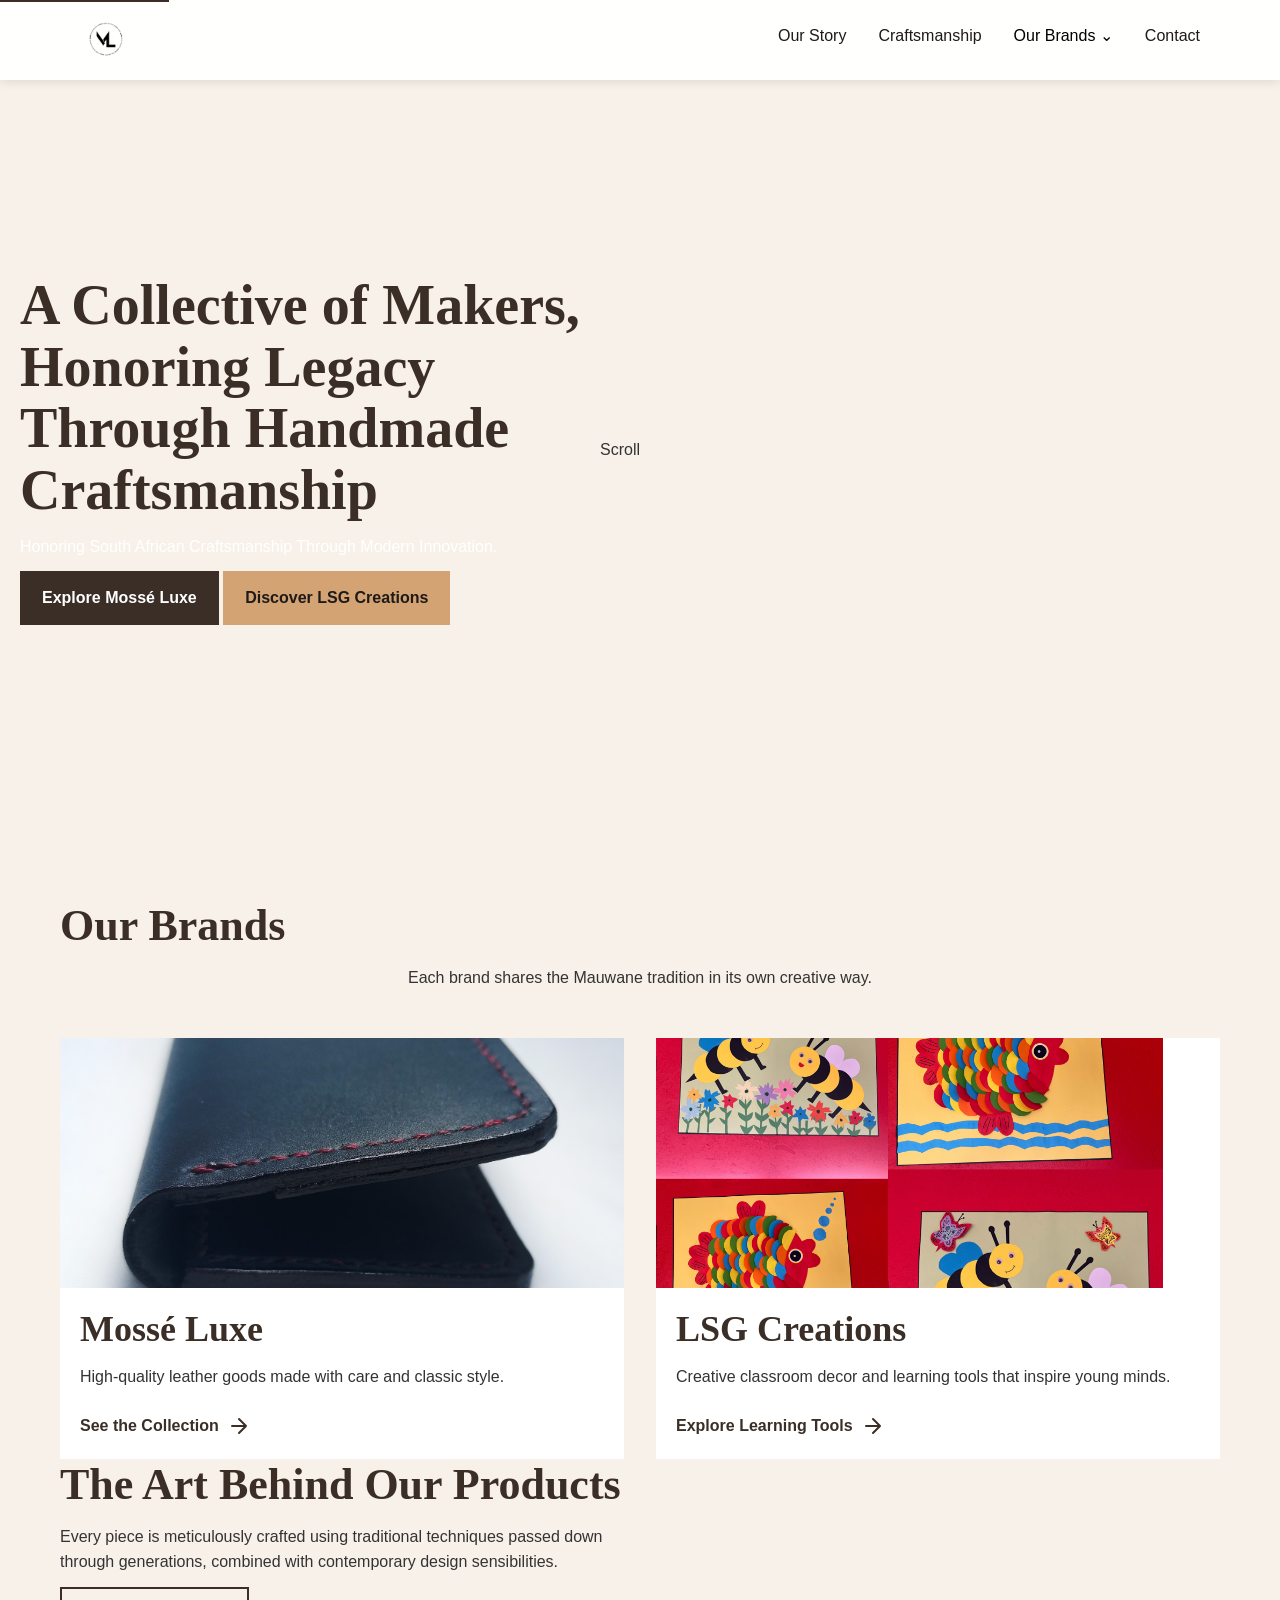
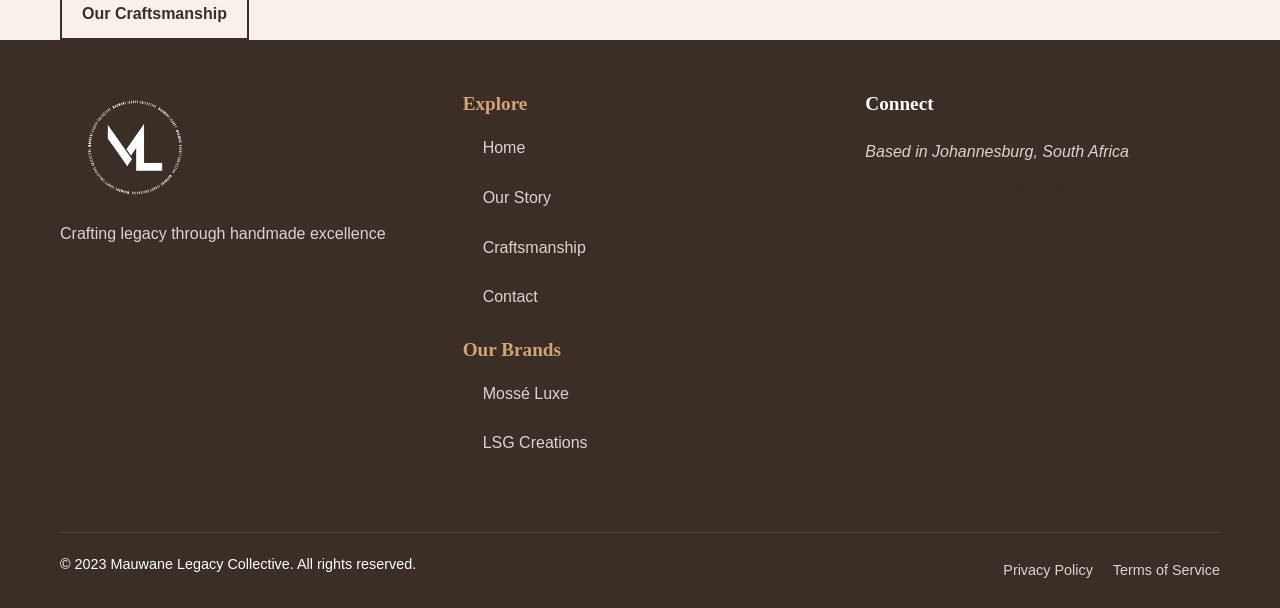
==== commit 7c3eaa70: "Initial commit" ====
--- a/index.html
+++ b/index.html
@@ -87,48 +87,50 @@
     </section>
     
     <!-- Main Content -->
-    <main id="main-content">
-        <!-- Featured Brands Section -->
-        <section class="featured-brands" aria-labelledby="brands-heading">
-            <div class="container">
-                <h2 id="brands-heading" class="section-heading">Our Legacy Brands</h2>
-                <p class="section-subtitle">Each brand carries forward the Mauwane tradition in its unique way</p>
-                
-                <div class="brands-grid">
-                    <article class="brand-card">
-                        <div class="brand-image">
-                            <img src="assets/images/mosse-luxe-product.jpeg" alt="Mossé Luxe leather wallet" loading="lazy">
-                        </div>
-                        <div class="brand-content">
-                            <h3>Mossé Luxe</h3>
-                            <p>Luxury leather goods that embody timeless elegance and artisanal perfection</p>
-                            <a href="brands/mosse-luxe.html" class="brand-link">
-                                <span>Discover the collection</span>
-                                <svg width="24" height="24" viewBox="0 0 24 24" fill="none" aria-hidden="true">
-                                    <path d="M5 12H19M19 12L12 5M19 12L12 19" stroke="currentColor" stroke-width="2" stroke-linecap="round" stroke-linejoin="round"/>
-                                </svg>
-                            </a>
-                        </div>
-                    </article>
-                    
-                    <article class="brand-card">
-                        <div class="brand-image">
-                            <img src="assets/images/lsg-creations-product.png" alt="LSG Creations classroom decor" loading="lazy">
-                        </div>
-                        <div class="brand-content">
-                            <h3>LSG Creations</h3>
-                            <p>Educational tools and decor that inspire creativity and learning</p>
-                            <a href="brands/lsg-creations.html" class="brand-link">
-                                <span>View educational solutions</span>
-                                <svg width="24" height="24" viewBox="0 0 24 24" fill="none" aria-hidden="true">
-                                    <path d="M5 12H19M19 12L12 5M19 12L12 19" stroke="currentColor" stroke-width="2" stroke-linecap="round" stroke-linejoin="round"/>
-                                </svg>
-                            </a>
-                        </div>
-                    </article>
-                </div>
-            </div>
-        </section>
+<main id="main-content">
+    <!-- Featured Brands Section -->
+    <section class="featured-brands" aria-labelledby="brands-heading">
+      <div class="container">
+        <h2 id="brands-heading" class="section-heading">Our Brands</h2>
+        <p class="section-subtitle">Each brand shares the Mauwane tradition in its own creative way.</p>
+  
+        <div class="brands-grid">
+          <article class="brand-card">
+            <div class="brand-image">
+              <img src="assets/images/mosse-luxe-product.jpeg" alt="Mossé Luxe leather wallet" loading="lazy">
+            </div>
+            <div class="brand-content">
+              <h3>Mossé Luxe</h3>
+              <p>High-quality leather goods made with care and classic style.</p>
+              <a href="brands/mosse-luxe.html" class="brand-link">
+                <span>See the Collection</span>
+                <svg width="24" height="24" viewBox="0 0 24 24" fill="none" aria-hidden="true">
+                  <path d="M5 12H19M19 12L12 5M19 12L12 19" stroke="currentColor" stroke-width="2" stroke-linecap="round" stroke-linejoin="round"/>
+                </svg>
+              </a>
+            </div>
+          </article>
+  
+          <article class="brand-card">
+            <div class="brand-image">
+              <img src="assets/images/lsg-creations-product.png" alt="LSG Creations classroom decor" loading="lazy">
+            </div>
+            <div class="brand-content">
+              <h3>LSG Creations</h3>
+              <p>Creative classroom decor and learning tools that inspire young minds.</p>
+              <a href="brands/lsg-creations.html" class="brand-link">
+                <span>Explore Learning Tools</span>
+                <svg width="24" height="24" viewBox="0 0 24 24" fill="none" aria-hidden="true">
+                  <path d="M5 12H19M19 12L12 5M19 12L12 19" stroke="currentColor" stroke-width="2" stroke-linecap="round" stroke-linejoin="round"/>
+                </svg>
+              </a>
+            </div>
+          </article>
+        </div>
+      </div>
+    </section>
+  </main>
+  
         
         <!-- Craftsmanship Preview -->
         <section class="craftsmanship-preview" aria-labelledby="craftsmanship-heading">
